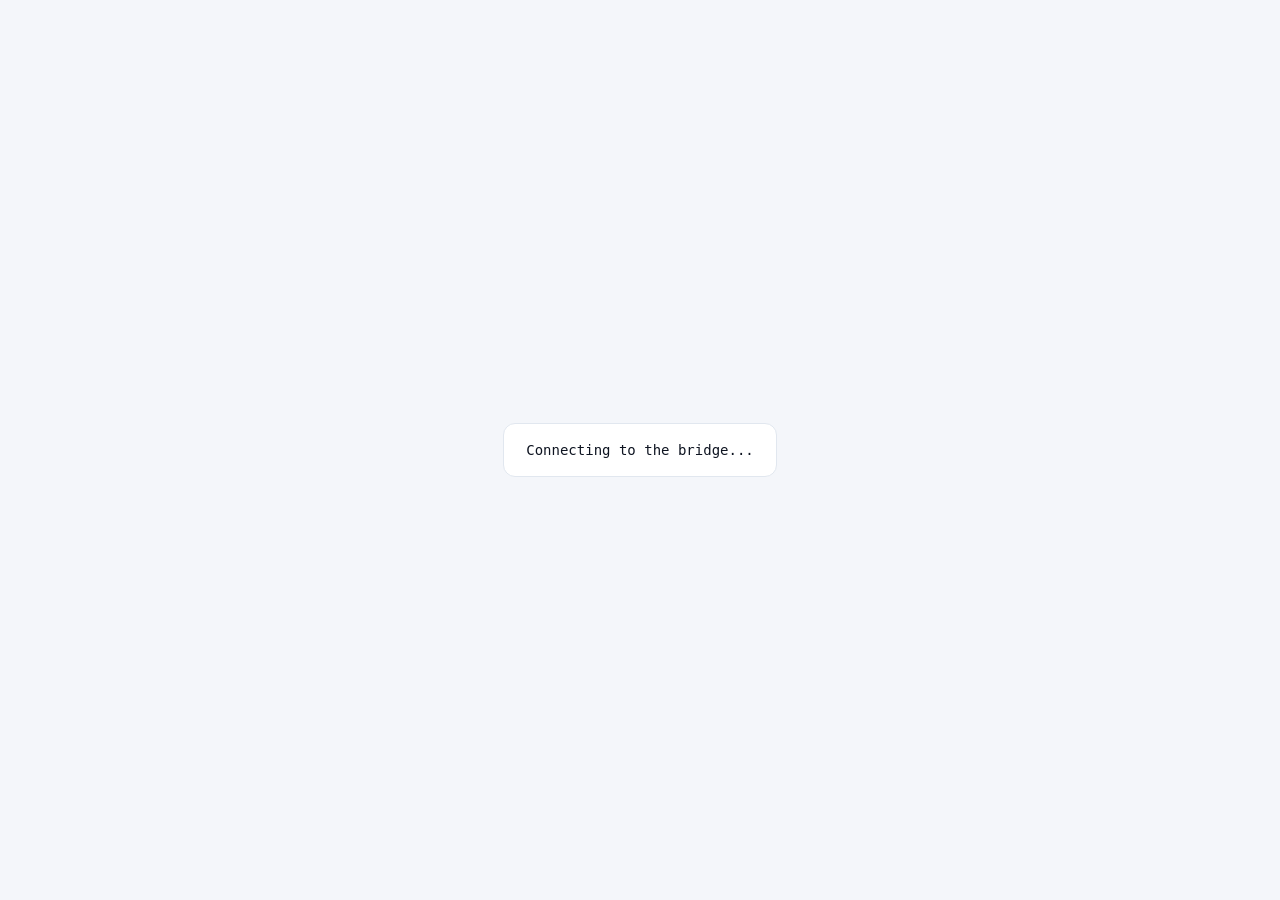
==== dig/ui/index.html @ c8a871ef "feat: web shell, bridge, state storage Replaces the v1 widget application with the v2 shell decided " ====
<!DOCTYPE html>
<html lang="en" data-theme="light">
<head>
<meta charset="UTF-8">
<meta name="viewport" content="width=device-width, initial-scale=1.0">
<title>Dig</title>
<style>
body{margin:0;height:100vh;display:flex;align-items:center;justify-content:center;background:#F4F6FA;color:#0E1421;font:14px system-ui,sans-serif}
pre{background:#fff;border:1px solid #E1E7EF;border-radius:12px;padding:18px 22px;max-width:70ch;overflow:auto}
</style>
</head>
<body>
<pre id="out">Connecting to the bridge...</pre>
<script src="qwebchannel.js"></script>
<script>
new QWebChannel(qt.webChannelTransport, function (channel) {
  var bridge = channel.objects.bridge;
  bridge.load(function (raw) {
    var opening = JSON.parse(raw);
    document.documentElement.setAttribute('data-theme', opening.theme);
    document.getElementById('out').textContent =
      'Dig ' + opening.version + '\n' +
      'bridge: connected\n' +
      'state: ' + (opening.state ? 'loaded' : 'none yet') + '\n' +
      'theme: ' + opening.theme + '\n' +
      'reduce motion: ' + opening.reduceMotion + '\n' +
      'data: ' + opening.dataPath + '\n' +
      (opening.notice ? 'notice: ' + opening.notice + '\n' : '') +
      '\nPhase 2 replaces this page with the prototype.';
    bridge.save(JSON.stringify(opening.state || { hello: 'dig v2', ui: {} }));
  });
});
</script>
</body>
</html>
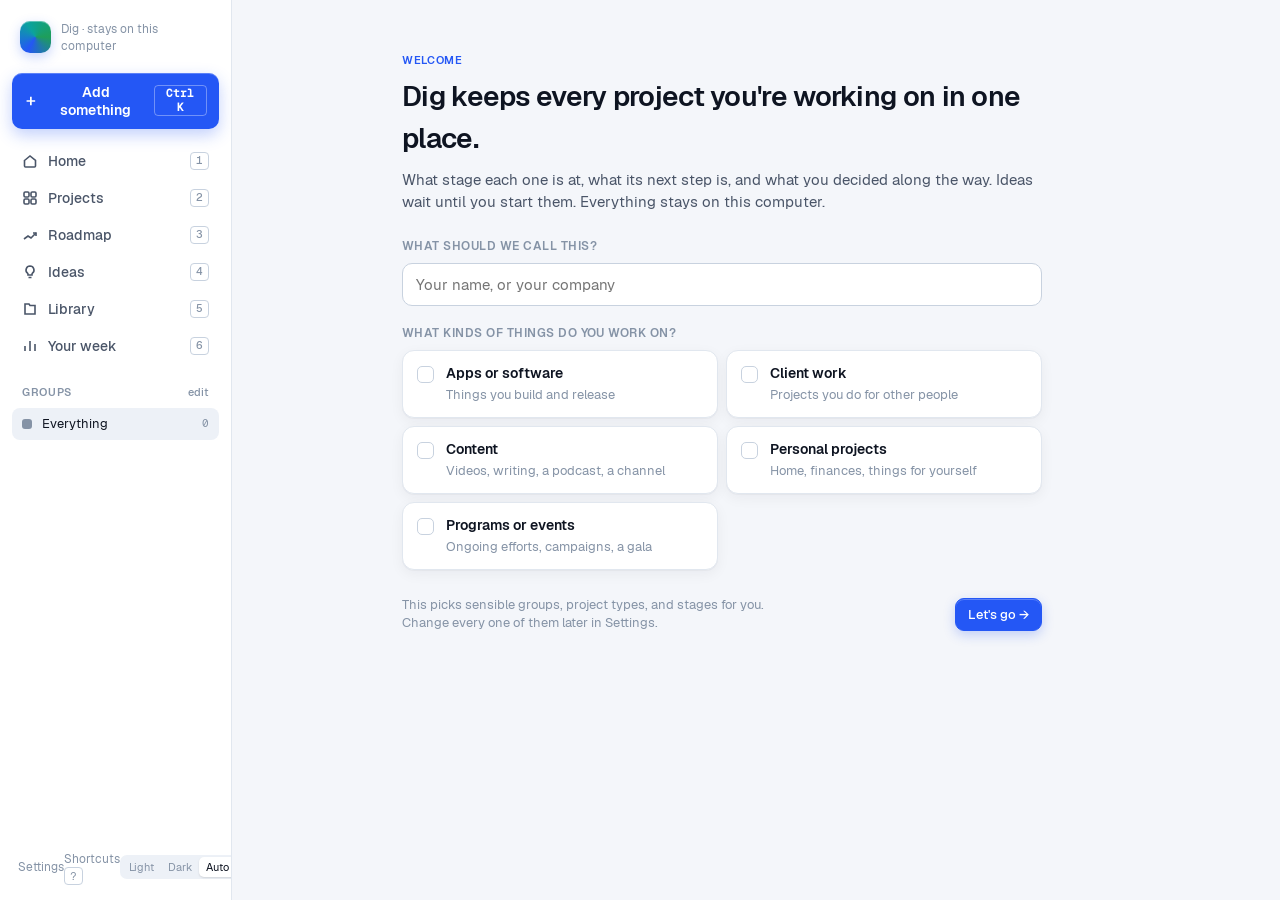
==== commit 725409f9: "feat: prototype ui integrated with persistent state The approved prototype is now the app's interfac" ====
--- a/dig/ui/index.html
+++ b/dig/ui/index.html
@@ -4,32 +4,11 @@
 <meta charset="UTF-8">
 <meta name="viewport" content="width=device-width, initial-scale=1.0">
 <title>Dig</title>
-<style>
-body{margin:0;height:100vh;display:flex;align-items:center;justify-content:center;background:#F4F6FA;color:#0E1421;font:14px system-ui,sans-serif}
-pre{background:#fff;border:1px solid #E1E7EF;border-radius:12px;padding:18px 22px;max-width:70ch;overflow:auto}
-</style>
+<link rel="stylesheet" href="app.css">
 </head>
 <body>
-<pre id="out">Connecting to the bridge...</pre>
+<div class="app" id="app"></div>
 <script src="qwebchannel.js"></script>
-<script>
-new QWebChannel(qt.webChannelTransport, function (channel) {
-  var bridge = channel.objects.bridge;
-  bridge.load(function (raw) {
-    var opening = JSON.parse(raw);
-    document.documentElement.setAttribute('data-theme', opening.theme);
-    document.getElementById('out').textContent =
-      'Dig ' + opening.version + '\n' +
-      'bridge: connected\n' +
-      'state: ' + (opening.state ? 'loaded' : 'none yet') + '\n' +
-      'theme: ' + opening.theme + '\n' +
-      'reduce motion: ' + opening.reduceMotion + '\n' +
-      'data: ' + opening.dataPath + '\n' +
-      (opening.notice ? 'notice: ' + opening.notice + '\n' : '') +
-      '\nPhase 2 replaces this page with the prototype.';
-    bridge.save(JSON.stringify(opening.state || { hello: 'dig v2', ui: {} }));
-  });
-});
-</script>
+<script src="app.js"></script>
 </body>
 </html>
--- a/dig/ui/app.css
+++ b/dig/ui/app.css
@@ -0,0 +1,341 @@
+/* Dig v2 interface styles.
+   Taken from the approved prototype at docs/handoff-v2/design/dig-prototype.html.
+   The only changes are the ones SPEC section 1 calls for: locally bundled fonts
+   in place of the Google Fonts link, the prototype bar and grid mode removed so
+   the app fills the window, a neutral base for file type chips the prototype
+   never produced, and a reduce-motion attribute the bridge sets from the
+   desktop's own setting. */
+
+@font-face{font-family:'Geist';src:url('fonts/Geist-Regular.woff2') format('woff2');font-weight:400;font-style:normal;font-display:block}
+@font-face{font-family:'Geist';src:url('fonts/Geist-Medium.woff2') format('woff2');font-weight:500;font-style:normal;font-display:block}
+@font-face{font-family:'Geist';src:url('fonts/Geist-SemiBold.woff2') format('woff2');font-weight:600;font-style:normal;font-display:block}
+@font-face{font-family:'Geist';src:url('fonts/Geist-Bold.woff2') format('woff2');font-weight:700;font-style:normal;font-display:block}
+@font-face{font-family:'Geist Mono';src:url('fonts/GeistMono-Regular.woff2') format('woff2');font-weight:400;font-style:normal;font-display:block}
+@font-face{font-family:'Geist Mono';src:url('fonts/GeistMono-Medium.woff2') format('woff2');font-weight:500;font-style:normal;font-display:block}
+
+:root[data-theme="light"]{--bg:#F4F6FA;--panel:#FFFFFF;--panel-2:#EDF1F7;--line:#E1E7EF;--line-2:#C8D2DF;--ink:#0E1421;--ink-2:#4A5568;--ink-3:#8593A6;
+ --blue:#2457F5;--blue-2:#1A45D6;--blue-soft:#E6EDFF;--teal:#0BA39E;--teal-soft:#DCF5F2;--green:#1E9E5A;--green-soft:#DDF4E7;--amber:#D9890B;--amber-soft:#FBF0D6;--coral:#E4573F;--coral-soft:#FCE6E1;--rose:#D14A7A;--rose-soft:#FBE3EC;--red:#D64545;
+ --hi:rgba(255,255,255,.7);--shadow:0 1px 1px rgba(14,20,33,.03),0 4px 14px rgba(14,20,33,.05);--shadow-2:0 2px 4px rgba(14,20,33,.05),0 14px 34px rgba(14,20,33,.10);--shadow-lg:0 30px 90px rgba(14,20,33,.22);--glow:0 0 0 3px rgba(36,87,245,.16)}
+:root[data-theme="dark"]{--bg:#0B0F16;--panel:#121823;--panel-2:#1A2231;--line:#202A3A;--line-2:#2E3B50;--ink:#E9EEF6;--ink-2:#9BA7BA;--ink-3:#5E6C82;
+ --blue:#5B9AFF;--blue-2:#7DB0FF;--blue-soft:#15274E;--teal:#2FD6C9;--teal-soft:#0E302E;--green:#4ADE80;--green-soft:#12301E;--amber:#F2B43E;--amber-soft:#3B2D10;--coral:#FF7A62;--coral-soft:#3D1F18;--rose:#F472A6;--rose-soft:#3A1A29;--red:#F07171;
+ --hi:rgba(255,255,255,.04);--shadow:0 1px 1px rgba(0,0,0,.4),0 4px 14px rgba(0,0,0,.35);--shadow-2:0 2px 4px rgba(0,0,0,.4),0 14px 34px rgba(0,0,0,.5);--shadow-lg:0 30px 90px rgba(0,0,0,.75);--glow:0 0 0 3px rgba(91,154,255,.22)}
+:root{--sans:'Geist',system-ui,sans-serif;--mono:'Geist Mono',ui-monospace,monospace;--t:180ms cubic-bezier(.2,.7,.2,1);--spring:320ms cubic-bezier(.34,1.56,.64,1)}
+*{margin:0;padding:0;box-sizing:border-box}html,body{height:100%}
+body{background:var(--bg);color:var(--ink);font-family:var(--sans);font-size:14px;line-height:1.5;-webkit-font-smoothing:antialiased;overflow:hidden;transition:background .3s ease,color .3s ease}
+a{color:inherit;text-decoration:none}button{font-family:inherit;cursor:pointer;color:inherit}input,select,textarea{font-family:inherit}
+kbd{font-family:var(--mono);font-size:10.5px;color:var(--ink-3);border:1px solid var(--line-2);border-radius:4px;padding:1px 5px;background:var(--panel);line-height:1.3}
+:focus-visible{outline:2px solid var(--blue);outline-offset:2px;border-radius:6px}
+
+.app{width:100%;height:100%;background:var(--bg);overflow:hidden;position:relative;display:grid;grid-template-columns:232px 1fr;transition:background .3s ease}
+
+/* ===== Sidebar ===== */
+.side{background:var(--panel);border-right:1px solid var(--line);padding:16px 12px;display:flex;flex-direction:column;gap:2px;overflow-y:auto;transition:background .3s ease}
+.who{display:flex;align-items:center;gap:10px;padding:4px 8px 16px}
+.who .av{width:32px;height:32px;border-radius:10px;background:conic-gradient(from 210deg,var(--blue),var(--teal),var(--green),var(--blue));box-shadow:inset 0 1px 0 rgba(255,255,255,.35),0 4px 12px rgba(36,87,245,.25);position:relative}
+.who .av::after{content:"";position:absolute;inset:3px;border-radius:7px;background:var(--panel);opacity:.0}
+.who .n{font-weight:600;font-size:14px;letter-spacing:-.01em}.who .s{font-size:11.5px;color:var(--ink-3)}
+.add-btn{display:flex;align-items:center;gap:8px;margin:0 0 12px;padding:10px 12px;border-radius:10px;background:var(--blue);color:#fff;font-weight:600;font-size:13.5px;border:none;width:100%;box-shadow:inset 0 1px 0 rgba(255,255,255,.25),0 6px 16px rgba(36,87,245,.28);transition:transform var(--t),background var(--t),box-shadow var(--t)}
+.add-btn:hover{background:var(--blue-2);transform:translateY(-1px);box-shadow:inset 0 1px 0 rgba(255,255,255,.25),0 10px 22px rgba(36,87,245,.32)}
+.add-btn:active{transform:scale(.98)}
+.add-btn kbd{margin-left:auto;color:#fff;border-color:rgba(255,255,255,.35);background:transparent}
+.nav{position:relative}
+.nav a{display:flex;align-items:center;gap:10px;padding:8px 10px;border-radius:9px;color:var(--ink-2);font-weight:500;transition:background var(--t),color var(--t),transform var(--t);cursor:pointer;position:relative}
+.nav a:hover{background:var(--panel-2);color:var(--ink)}.nav a:active{transform:scale(.99)}
+.nav a.on{background:var(--blue-soft);color:var(--blue)}
+.nav a.on::before{content:"";position:absolute;left:-12px;top:8px;bottom:8px;width:3px;border-radius:0 3px 3px 0;background:var(--blue);animation:grow .25s var(--spring)}
+@keyframes grow{from{transform:scaleY(0)}to{transform:scaleY(1)}}
+.nav a svg{width:16px;height:16px;flex-shrink:0;transition:transform var(--t)}.nav a:hover svg{transform:translateY(-1px)}
+.nav a .k{margin-left:auto}.nav a.on .k{color:var(--blue);border-color:transparent;background:transparent}
+.nav a .cnt{margin-left:auto;font-size:10.5px;font-weight:600;color:#fff;background:var(--coral);border-radius:999px;padding:1px 7px;animation:pop .3s var(--spring)}
+.sec-h{font-size:10.5px;font-weight:600;letter-spacing:.06em;text-transform:uppercase;color:var(--ink-3);padding:18px 10px 6px;display:flex;justify-content:space-between}
+.sec-h a{color:var(--ink-3);font-weight:500;text-transform:none;letter-spacing:0;cursor:pointer}.sec-h a:hover{color:var(--blue)}
+.groups a{display:flex;align-items:center;gap:10px;padding:6px 10px;border-radius:8px;color:var(--ink-2);font-size:13px;cursor:pointer;transition:background var(--t)}
+.groups a:hover,.groups a.on{background:var(--panel-2);color:var(--ink)}
+.groups i{width:10px;height:10px;border-radius:3px;flex-shrink:0;box-shadow:0 0 0 2px color-mix(in srgb,currentColor 0%,transparent);transition:transform var(--t)}
+.groups a:hover i{transform:scale(1.25)}
+.groups .c{margin-left:auto;font-family:var(--mono);font-size:10.5px;color:var(--ink-3)}.groups .lk{font-size:10px;color:var(--ink-3)}
+.side-foot{margin-top:auto;padding:10px 6px 0;display:flex;align-items:center;justify-content:space-between;font-size:11.5px;color:var(--ink-3)}
+.side-foot a{cursor:pointer}.side-foot a:hover{color:var(--blue)}
+.theme{display:flex;background:var(--panel-2);border-radius:7px;padding:2px;position:relative}
+.theme button{border:none;background:transparent;color:var(--ink-3);font-size:11px;padding:3px 7px;border-radius:5px;transition:all var(--t)}
+.theme button.on{background:var(--panel);color:var(--ink);box-shadow:0 1px 2px rgba(0,0,0,.12)}
+
+/* ===== Main ===== */
+.main{overflow-y:auto;position:relative;scroll-behavior:smooth}
+.view{padding:28px 36px 80px;max-width:980px;animation:fade .28s var(--t)}
+.view.wide{max-width:none}
+@keyframes fade{from{opacity:0;transform:translateY(6px)}to{opacity:1;transform:none}}
+.hd{display:flex;align-items:flex-end;gap:14px;margin-bottom:22px}
+.hd h1{font-size:24px;font-weight:600;letter-spacing:-.025em;line-height:1.15}
+.hd .sub{color:var(--ink-2);font-size:13.5px;margin-top:4px}.hd .sub b{color:var(--ink);font-weight:600}
+.hd .r{margin-left:auto;display:flex;gap:8px;align-items:center}
+.btn{border:1px solid var(--line-2);background:var(--panel);color:var(--ink);border-radius:9px;padding:7px 12px;font-size:13px;font-weight:500;display:inline-flex;align-items:center;gap:8px;box-shadow:inset 0 1px 0 var(--hi),0 1px 1px rgba(14,20,33,.04);transition:border-color var(--t),transform var(--t),background var(--t),box-shadow var(--t);white-space:nowrap}
+.btn:hover{border-color:var(--ink-3);transform:translateY(-1px);box-shadow:inset 0 1px 0 var(--hi),0 4px 10px rgba(14,20,33,.08)}
+.btn:active{transform:scale(.97)}
+.btn.p{background:var(--blue);border-color:var(--blue);color:#fff;box-shadow:inset 0 1px 0 rgba(255,255,255,.25),0 4px 12px rgba(36,87,245,.25)}.btn.p:hover{background:var(--blue-2)}
+.btn.sm{padding:4px 9px;font-size:12px;border-radius:7px}.btn.danger{color:var(--red)}.btn.ghost{border-color:transparent;box-shadow:none;background:transparent;color:var(--ink-2)}
+.btn.ghost:hover{background:var(--panel-2);box-shadow:none}
+.btn:disabled{opacity:.5;cursor:default;transform:none}
+.search{display:flex;align-items:center;gap:8px;border:1px solid var(--line-2);background:var(--panel);border-radius:9px;padding:7px 11px;color:var(--ink-3);font-size:13px;width:220px;cursor:text;box-shadow:inset 0 1px 0 var(--hi);transition:border-color var(--t)}
+.search:hover{border-color:var(--ink-3)}.search kbd{margin-left:auto}
+.box{background:var(--panel);border:1px solid var(--line);border-radius:12px;box-shadow:inset 0 1px 0 var(--hi),var(--shadow);overflow:hidden}
+.sec{margin-bottom:26px}
+.sec-t{display:flex;align-items:center;gap:10px;margin-bottom:8px}
+.sec-t h2{font-size:15px;font-weight:600;letter-spacing:-.01em;display:flex;align-items:center;gap:8px}
+.sec-t .ic{width:24px;height:24px;border-radius:7px;display:inline-flex;align-items:center;justify-content:center}
+.sec-t .ic svg{width:13px;height:13px}
+.sec-t .help{font-size:12.5px;color:var(--ink-3);font-weight:400}
+.sec-t .rt{margin-left:auto;font-size:12.5px;color:var(--blue);cursor:pointer}
+.row{display:flex;align-items:center;gap:12px;padding:11px 14px;border-bottom:1px solid var(--line);font-size:13.5px;animation:rowin .3s var(--t) both;transition:background var(--t),opacity var(--t),transform var(--t)}
+.row:nth-child(1){animation-delay:.02s}.row:nth-child(2){animation-delay:.05s}.row:nth-child(3){animation-delay:.08s}.row:nth-child(4){animation-delay:.11s}.row:nth-child(5){animation-delay:.14s}
+@keyframes rowin{from{opacity:0;transform:translateY(4px)}to{opacity:1;transform:none}}
+.row:last-child{border-bottom:none}.row.click{cursor:pointer}.row.click:hover{background:var(--panel-2)}
+.row.leave{opacity:0;transform:translateX(24px);height:0;padding:0;overflow:hidden}
+.row .grow{flex:1;min-width:0}
+.row .t{font-weight:500}.row .m{font-size:12px;color:var(--ink-3);margin-top:1px}.row .m b{color:var(--ink-2);font-weight:500}
+.row .acts{display:flex;gap:6px;opacity:.8;transition:opacity var(--t)}.row:hover .acts{opacity:1}
+.dotc{width:10px;height:10px;border-radius:3px;flex-shrink:0}
+.badge{display:inline-flex;align-items:center;gap:5px;font-size:11px;font-weight:600;padding:2px 8px;border-radius:999px;white-space:nowrap}
+.badge.w{background:var(--amber-soft);color:var(--amber)}.badge.s{background:var(--green-soft);color:var(--green)}.badge.g{background:var(--panel-2);color:var(--ink-2)}.badge.b{background:var(--coral-soft);color:var(--coral)}.badge.i{background:var(--teal-soft);color:var(--teal)}.badge.pk{background:var(--panel-2);color:var(--ink-3)}
+.badge.t-app{background:var(--blue-soft);color:var(--blue)}.badge.t-hw{background:var(--amber-soft);color:var(--amber)}.badge.t-eng{background:var(--rose-soft);color:var(--rose)}.badge.t-task{background:var(--panel-2);color:var(--ink-2)}.badge.t-x{background:var(--teal-soft);color:var(--teal)}
+.empty{padding:26px 16px;text-align:center;color:var(--ink-3);font-size:13px}
+.empty b{display:block;color:var(--ink-2);font-weight:600;margin-bottom:3px}
+.empty .gl{width:36px;height:36px;border-radius:10px;margin:0 auto 10px;display:flex;align-items:center;justify-content:center}
+.empty .gl svg{width:18px;height:18px}
+.hint-line{font-size:12.5px;color:var(--ink-3);margin-top:8px}
+
+/* Stage bar */
+.sbar{display:flex;gap:3px;align-items:center}
+.sbar i{flex:1;height:6px;border-radius:3px;background:var(--panel-2);transform-origin:left;animation:barin .5s var(--t) both}
+.sbar i:nth-child(2){animation-delay:.04s}.sbar i:nth-child(3){animation-delay:.08s}.sbar i:nth-child(4){animation-delay:.12s}.sbar i:nth-child(5){animation-delay:.16s}.sbar i:nth-child(6){animation-delay:.2s}.sbar i:nth-child(7){animation-delay:.24s}
+@keyframes barin{from{transform:scaleX(.2);opacity:.4}to{transform:scaleX(1);opacity:1}}
+.sbar i.d{background:var(--gc);opacity:.45}.sbar i.c{background:var(--gc);box-shadow:0 0 0 2px color-mix(in srgb,var(--gc) 22%,transparent)}
+.stage-line{font-size:12px;color:var(--ink-2);margin-top:7px;display:flex;justify-content:space-between;gap:8px}.stage-line b{color:var(--ink);font-weight:600}
+
+/* Project cards */
+.cards{display:grid;grid-template-columns:repeat(auto-fill,minmax(270px,1fr));gap:10px}
+.pc{background:var(--panel);border:1px solid var(--line);border-radius:12px;padding:14px 16px;box-shadow:inset 0 1px 0 var(--hi),var(--shadow);cursor:pointer;transition:transform var(--t),box-shadow var(--t),border-color var(--t);display:flex;flex-direction:column;gap:10px;position:relative;animation:rowin .3s var(--t) both}
+.pc::before{content:"";position:absolute;left:0;top:14px;bottom:14px;width:3px;border-radius:0 3px 3px 0;background:var(--gc);opacity:0;transition:opacity var(--t)}
+.pc:hover{border-color:var(--line-2);transform:translateY(-2px);box-shadow:inset 0 1px 0 var(--hi),var(--shadow-2)}.pc:hover::before{opacity:1}
+.pc .top{display:flex;justify-content:space-between;align-items:flex-start;gap:8px}
+.pc .t{font-weight:600;font-size:15px;letter-spacing:-.012em;line-height:1.2}
+.pc .nx{font-size:13px;color:var(--ink-2);border-top:1px solid var(--line);padding-top:9px}
+.pc .nx span{font-size:11px;font-weight:600;letter-spacing:.05em;text-transform:uppercase;color:var(--ink-3);display:block;margin-bottom:1px}.pc .nx span.w{color:var(--amber)}
+.pc .qa{display:flex;gap:6px;opacity:0;max-height:0;overflow:hidden;transition:all var(--t);transform:translateY(4px)}
+.pc:hover .qa{opacity:1;max-height:40px;transform:none}
+.pc.quiet{opacity:.65}.pc.parked{opacity:.55;border-style:dashed}
+.grp{margin-bottom:22px}
+.grp-h{display:flex;align-items:center;gap:10px;margin-bottom:9px}
+.grp-h .n{font-weight:600;font-size:15px;display:flex;align-items:center;gap:8px}
+.grp-h .c{font-size:12px;color:var(--ink-3)}.grp-h .lk{font-size:11px;color:var(--ink-3);border:1px solid var(--line-2);border-radius:999px;padding:1px 7px}
+.grp-h .add{margin-left:auto;font-size:12.5px;color:var(--ink-3);cursor:pointer}.grp-h .add:hover{color:var(--blue)}
+.chips{display:flex;gap:6px;flex-wrap:wrap;margin-bottom:16px;align-items:center}
+.chip{font-size:12.5px;padding:5px 11px;border-radius:999px;border:1px solid var(--line-2);color:var(--ink-2);cursor:pointer;display:flex;align-items:center;gap:6px;background:var(--panel);transition:all var(--t);user-select:none}
+.chip:hover{border-color:var(--ink-3);transform:translateY(-1px)}.chip:active{transform:scale(.97)}.chip.on{background:var(--ink);color:var(--bg);border-color:var(--ink)}
+.chip i{width:8px;height:8px;border-radius:2px}
+.chips .sp{flex:1}.chips select{font-size:12.5px;color:var(--ink-2);background:var(--panel);border:1px solid var(--line-2);border-radius:999px;padding:5px 10px}
+
+/* ===== Roadmap ===== */
+.rm-sum{display:grid;grid-template-columns:repeat(4,1fr);gap:10px;margin-bottom:18px}
+.rm-k{background:var(--panel);border:1px solid var(--line);border-radius:12px;padding:12px 14px;box-shadow:inset 0 1px 0 var(--hi),var(--shadow);display:flex;align-items:center;gap:12px;transition:transform var(--t)}
+.rm-k:hover{transform:translateY(-1px)}
+.rm-k .n{font-size:24px;font-weight:600;letter-spacing:-.03em;font-variant-numeric:tabular-nums}
+.rm-k .l{font-size:12px;color:var(--ink-3)}.rm-k .l b{display:block;color:var(--ink-2);font-weight:600;font-size:13px}
+.rm-k .sw{width:6px;height:36px;border-radius:3px}
+.horizons{display:grid;grid-template-columns:repeat(4,1fr);gap:12px;align-items:start}
+.hz{background:var(--panel-2);border-radius:14px;padding:10px;min-height:200px}
+.hz-h{display:flex;align-items:center;gap:8px;padding:4px 6px 10px}
+.hz-h .n{font-weight:600;font-size:14px}.hz-h .c{font-family:var(--mono);font-size:11px;color:var(--ink-3)}
+.hz-h .d{font-size:11.5px;color:var(--ink-3);margin-left:auto}
+.hz-h i{width:8px;height:8px;border-radius:50%}
+.rc{background:var(--panel);border:1px solid var(--line);border-radius:10px;padding:10px 12px;margin-bottom:8px;box-shadow:inset 0 1px 0 var(--hi),var(--shadow);cursor:pointer;transition:transform var(--t),box-shadow var(--t);animation:rowin .3s var(--t) both;position:relative}
+.rc:hover{transform:translateY(-2px);box-shadow:inset 0 1px 0 var(--hi),var(--shadow-2)}
+.rc .t{font-weight:600;font-size:13.5px;display:flex;align-items:center;gap:8px}
+.rc .m{font-size:12px;color:var(--ink-3);margin-top:3px}
+.rc .mv{display:flex;gap:4px;margin-top:8px;opacity:0;transition:opacity var(--t)}.rc:hover .mv{opacity:1}
+.rc .mv button{border:1px solid var(--line-2);background:var(--panel);border-radius:6px;padding:2px 7px;font-size:11px;color:var(--ink-2)}
+.rc .mv button:hover{border-color:var(--blue);color:var(--blue)}
+.rc .sb2{margin-top:8px}.rc .sb2 .sbar i{height:4px}
+.hz .empty{padding:16px 8px;font-size:12px}
+.grp-lbl{font-size:10.5px;font-weight:600;letter-spacing:.06em;text-transform:uppercase;color:var(--ink-3);padding:6px 6px 4px;display:flex;align-items:center;gap:6px}
+.grp-lbl i{width:8px;height:8px;border-radius:2px}
+
+/* Project timeline (per-project roadmap) */
+.tl{position:relative;padding-left:4px}
+.tl-s{display:grid;grid-template-columns:28px 1fr;gap:14px;padding-bottom:18px;position:relative}
+.tl-s::before{content:"";position:absolute;left:13px;top:28px;bottom:0;width:2px;background:var(--line)}
+.tl-s:last-child::before{display:none}
+.tl-s .nd{width:28px;height:28px;border-radius:50%;border:2px solid var(--line-2);background:var(--panel);display:flex;align-items:center;justify-content:center;font-family:var(--mono);font-size:10px;color:var(--ink-3);z-index:1;transition:transform var(--spring)}
+.tl-s.done .nd{background:var(--gc);border-color:var(--gc);color:#fff}
+.tl-s.cur .nd{border-color:var(--gc);color:var(--gc);font-weight:600;box-shadow:0 0 0 5px color-mix(in srgb,var(--gc) 16%,transparent);animation:pulse 2.4s ease-in-out infinite}
+@keyframes pulse{0%,100%{box-shadow:0 0 0 5px color-mix(in srgb,var(--gc) 16%,transparent)}50%{box-shadow:0 0 0 9px color-mix(in srgb,var(--gc) 8%,transparent)}}
+.tl-s .h{display:flex;align-items:baseline;gap:10px;padding-top:4px}
+.tl-s .h b{font-size:14.5px;font-weight:600}.tl-s .h span{font-size:12px;color:var(--ink-3)}
+.tl-s.done .h b{color:var(--ink-2)}.tl-s.future .h b{color:var(--ink-3)}
+.tl-s .bd{margin-top:6px;font-size:13px;color:var(--ink-2)}
+.tl-s .bd .it{display:flex;gap:8px;align-items:center;padding:3px 0;color:var(--ink-2)}
+.tl-s .bd .it.ok{color:var(--ink-3)}.tl-s .bd .it .ck{width:12px;height:12px;border-radius:4px;border:1.5px solid var(--line-2);flex-shrink:0}
+.tl-s .bd .it.ok .ck{background:var(--gc);border-color:var(--gc)}
+.tl-s .bd .rel{display:inline-flex;align-items:center;gap:6px;background:var(--green-soft);color:var(--green);border-radius:999px;padding:2px 9px;font-size:11.5px;font-weight:600;margin:4px 6px 0 0}
+
+/* Project page */
+.crumb{font-size:12.5px;color:var(--ink-3);margin-bottom:12px}.crumb a{cursor:pointer}.crumb a:hover{color:var(--blue)}
+.ph{display:flex;align-items:center;gap:14px;margin-bottom:18px}
+.ph .sq{width:44px;height:44px;border-radius:13px;background:var(--gc);box-shadow:inset 0 1px 0 rgba(255,255,255,.3),0 6px 16px color-mix(in srgb,var(--gc) 35%,transparent);display:flex;align-items:center;justify-content:center;color:#fff;font-weight:700;font-size:16px;letter-spacing:-.02em}
+.ph h1{font-size:24px;font-weight:600;letter-spacing:-.025em}
+.ph .m{color:var(--ink-3);font-size:12.5px;margin-top:3px;display:flex;gap:8px;flex-wrap:wrap;align-items:center}
+.ph .m a{color:var(--blue);cursor:pointer}.ph .r{margin-left:auto;display:flex;gap:8px}
+.stages{display:flex;gap:6px;margin-bottom:6px}
+.st{flex:1;padding:9px 10px;border-radius:9px;border:1px solid var(--line);background:var(--panel);font-size:12.5px;color:var(--ink-3);display:flex;flex-direction:column;gap:2px;cursor:pointer;transition:all var(--t)}
+.st:hover{transform:translateY(-1px)}
+.st b{font-weight:600;color:var(--ink-2)}.st small{font-size:11px}
+.st.done{background:color-mix(in srgb,var(--gc) 10%,var(--panel));border-color:color-mix(in srgb,var(--gc) 35%,var(--line))}.st.done b{color:var(--gc)}
+.st.cur{background:var(--gc);border-color:var(--gc);color:rgba(255,255,255,.85);box-shadow:inset 0 1px 0 rgba(255,255,255,.3),0 8px 22px color-mix(in srgb,var(--gc) 35%,transparent)}.st.cur b{color:#fff}
+.two{display:grid;grid-template-columns:1fr 300px;gap:22px;margin-top:22px}
+.rail>*+*{margin-top:20px}
+.check{display:flex;align-items:center;gap:10px;padding:10px 14px;border-bottom:1px solid var(--line);font-size:13.5px;cursor:pointer;transition:background var(--t)}
+.check:last-child{border-bottom:none}.check:hover{background:var(--panel-2)}
+.bx{width:17px;height:17px;border-radius:5px;border:1.5px solid var(--line-2);flex-shrink:0;position:relative;transition:all var(--t)}
+.check:hover .bx{border-color:var(--gc)}
+.check.ok .bx{background:var(--gc);border-color:var(--gc);animation:tick .35s var(--spring)}
+@keyframes tick{0%{transform:scale(.8)}60%{transform:scale(1.15)}100%{transform:scale(1)}}
+.check.ok .bx::after{content:"";position:absolute;left:5px;top:2px;width:4px;height:8px;border:2px solid #fff;border-top:none;border-left:none;transform:rotate(45deg)}
+.check.ok .t{color:var(--ink-3);text-decoration:line-through;text-decoration-color:var(--line-2)}.check .t{flex:1;transition:color var(--t)}
+.check .tg{font-size:11px;font-weight:600;color:var(--ink-3);padding:1px 7px;border-radius:999px;background:var(--panel-2)}
+.check .tg.bug{color:var(--coral);background:var(--coral-soft)}.check .tg.exp{color:var(--teal);background:var(--teal-soft)}
+.check .x{color:var(--ink-3);font-size:12px;opacity:0;padding:0 2px;transition:opacity var(--t)}.check:hover .x{opacity:1}.check .x:hover{color:var(--red)}
+.check.add{color:var(--ink-3)}.check.add .bx{border-style:dashed}.check.add input{flex:1;border:none;background:transparent;outline:none;font-size:13.5px;color:var(--ink)}
+.notes-ed{padding:12px 14px;font-size:13.5px;color:var(--ink-2);line-height:1.55;min-height:64px;outline:none;white-space:pre-wrap;transition:box-shadow var(--t)}
+.notes-ed:focus{color:var(--ink);box-shadow:var(--glow);border-radius:12px}
+.dec{padding:9px 14px;border-bottom:1px solid var(--line);font-size:13px;display:flex;gap:8px;align-items:baseline;animation:rowin .3s var(--t) both}
+.dec:last-child{border-bottom:none}.dec b{font-family:var(--mono);font-size:10.5px;color:var(--blue);font-weight:500;white-space:nowrap;background:var(--blue-soft);padding:1px 5px;border-radius:4px}
+.dec.sup{color:var(--ink-3)}.dec.sup span{text-decoration:line-through}.dec .sd{font-size:11px;color:var(--ink-3);margin-left:auto;white-space:nowrap}
+.file{display:flex;gap:10px;align-items:center;padding:9px 14px;border-bottom:1px solid var(--line);font-size:13px;transition:background var(--t)}
+.file:hover{background:var(--panel-2)}.file:last-child{border-bottom:none}
+.file .ic{font-family:var(--mono);font-size:9.5px;border-radius:5px;padding:4px 6px;min-width:36px;text-align:center;font-weight:500;color:var(--ink-2);background:var(--panel-2)}
+.file[onclick]{cursor:pointer}
+.file .ic.PDF{color:var(--coral);background:var(--coral-soft)}.file .ic.PNG,.file .ic.SVG{color:var(--teal);background:var(--teal-soft)}.file .ic.MD,.file .ic.HTML{color:var(--blue);background:var(--blue-soft)}.file .ic.ZIP{color:var(--amber);background:var(--amber-soft)}
+.file .m{font-size:11.5px;color:var(--ink-3)}
+.nextin{padding:10px 14px;display:flex;gap:10px;align-items:center}
+.nextin input{flex:1;border:none;background:transparent;font-size:14px;color:var(--ink);outline:none}
+.waitbar{padding:10px 14px;margin-bottom:14px;display:flex;gap:10px;align-items:center;border-color:var(--amber);background:color-mix(in srgb,var(--amber-soft) 50%,var(--panel))}
+.waitdot{width:8px;height:8px;border-radius:50%;background:var(--amber);flex-shrink:0;box-shadow:0 0 0 3px var(--amber-soft);animation:pulse2 2s ease-in-out infinite}
+@keyframes pulse2{0%,100%{box-shadow:0 0 0 3px var(--amber-soft)}50%{box-shadow:0 0 0 6px color-mix(in srgb,var(--amber) 12%,transparent)}}
+.people{display:flex;flex-wrap:wrap;gap:6px;padding:10px 14px}
+.pp{display:inline-flex;align-items:center;gap:7px;border:1px solid var(--line);border-radius:999px;padding:3px 10px 3px 4px;font-size:12.5px;background:var(--panel)}
+.pp .av{width:20px;height:20px;border-radius:50%;background:var(--blue-soft);color:var(--blue);font-size:10px;font-weight:600;display:flex;align-items:center;justify-content:center}
+.pp small{color:var(--ink-3)}
+.rel{display:flex;gap:10px;align-items:center;padding:9px 14px;border-bottom:1px solid var(--line);font-size:13px}
+.rel:last-child{border-bottom:none}.rel .v{font-family:var(--mono);font-size:11.5px;color:var(--green);background:var(--green-soft);padding:2px 7px;border-radius:5px;font-weight:500}
+.rel .m{font-size:11.5px;color:var(--ink-3);margin-left:auto;white-space:nowrap}
+.tabs{display:flex;gap:2px;background:var(--panel-2);border-radius:9px;padding:3px;margin-top:22px;width:max-content}
+.tabs button{border:none;background:transparent;color:var(--ink-2);font-size:12.5px;font-weight:500;padding:5px 12px;border-radius:7px;transition:all var(--t)}
+.tabs button.on{background:var(--panel);color:var(--ink);box-shadow:0 1px 2px rgba(0,0,0,.1)}
+
+/* Week */
+.sheet{background:var(--panel);border:1px solid var(--line);border-radius:14px;box-shadow:inset 0 1px 0 var(--hi),var(--shadow-2);padding:28px 34px;max-width:820px}
+.sheet .top{display:flex;justify-content:space-between;align-items:flex-start;margin-bottom:14px}
+.sheet .top .o{font-size:18px;font-weight:600;letter-spacing:-.02em}.sheet .top .w{font-size:12.5px;color:var(--ink-3);margin-top:2px}
+.kpis{display:grid;grid-template-columns:repeat(4,1fr);gap:10px;margin-bottom:12px}
+.kpi{background:var(--panel-2);border-radius:10px;padding:10px 12px;border-left:3px solid var(--kc)}.kpi .l{font-size:11.5px;color:var(--ink-3)}
+.kpi .v{font-size:22px;font-weight:600;letter-spacing:-.02em;margin-top:2px;color:var(--kc)}
+.sheet h4{font-size:11px;font-weight:600;letter-spacing:.05em;text-transform:uppercase;color:var(--ink-3);margin:16px 0 6px}
+.sheet li{list-style:none;padding:7px 0;border-bottom:1px solid var(--line);font-size:13.5px;display:flex;gap:10px;align-items:baseline}
+.sheet li i{width:8px;height:8px;border-radius:2px;flex-shrink:0;position:relative;top:1px}
+.sheet li .who{margin-left:auto;font-size:11.5px;color:var(--ink-3);white-space:nowrap}
+.sheet .ft{margin-top:18px;display:flex;justify-content:space-between;font-size:11.5px;color:var(--ink-3)}
+.sheet .none{color:var(--ink-3);font-size:13px;padding:6px 0}
+
+/* Ideas / Library */
+.grid3{display:grid;grid-template-columns:repeat(auto-fill,minmax(270px,1fr));gap:10px}
+.ic2{background:var(--panel);border:1px solid var(--line);border-radius:12px;padding:14px 16px;box-shadow:inset 0 1px 0 var(--hi),var(--shadow);transition:transform var(--t),box-shadow var(--t);animation:rowin .3s var(--t) both;position:relative;overflow:hidden}
+.ic2::after{content:"";position:absolute;right:-30px;top:-30px;width:80px;height:80px;border-radius:50%;background:var(--teal);opacity:.06}
+.ic2:hover{transform:translateY(-2px);box-shadow:inset 0 1px 0 var(--hi),var(--shadow-2)}
+.ic2 .t{font-weight:600;font-size:14.5px;line-height:1.25;letter-spacing:-.01em}.ic2 .d{font-size:13px;color:var(--ink-2);margin-top:4px}
+.ic2 .m{font-size:12px;color:var(--ink-3);margin-top:10px;display:flex;justify-content:space-between;align-items:center;gap:6px}
+.ic2 .m .bs{display:flex;gap:4px}
+.lib .row{align-items:flex-start}
+.lib .k{font-family:var(--mono);font-size:9.5px;border-radius:5px;padding:4px 0;text-align:center;width:38px;flex-shrink:0;margin-top:2px;font-weight:500}
+.lib .k.link{color:var(--blue);background:var(--blue-soft)}.lib .k.note{color:var(--amber);background:var(--amber-soft)}.lib .k.file{color:var(--teal);background:var(--teal-soft)}
+.lib .w{font-size:12px;color:var(--ink-3);white-space:nowrap;text-align:right}.lib .w a{display:block;color:var(--blue);cursor:pointer;font-size:11.5px}
+
+/* Settings */
+.set{max-width:800px}
+.set h2{font-size:15px;font-weight:600;margin:24px 0 4px;letter-spacing:-.01em}.set h2:first-child{margin-top:0}
+.set .hint{font-size:12.5px;color:var(--ink-3);margin-bottom:8px}
+.srow{display:flex;align-items:center;gap:10px;padding:9px 14px;border-bottom:1px solid var(--line);font-size:13.5px}
+.srow:last-child{border-bottom:none}
+.srow input[type=text]{border:1px solid transparent;background:transparent;font-size:13.5px;color:var(--ink);padding:3px 6px;border-radius:6px;min-width:160px;transition:all var(--t)}
+.srow input[type=text]:hover{border-color:var(--line-2)}.srow input[type=text]:focus{outline:none;border-color:var(--blue);background:var(--panel);box-shadow:var(--glow)}
+.srow input[type=color]{width:26px;height:26px;border:none;background:none;padding:0;cursor:pointer;border-radius:6px}
+.srow .sp{flex:1}
+.srow .tog{font-size:12px;color:var(--ink-3);cursor:pointer;border:1px solid var(--line-2);border-radius:999px;padding:2px 9px;transition:all var(--t)}.srow .tog.on{color:var(--amber);border-color:var(--amber);background:var(--amber-soft)}
+.srow .del{color:var(--ink-3);cursor:pointer;font-size:12px}.srow .del:hover{color:var(--red)}
+.srow .act{color:var(--blue);cursor:pointer;font-size:13px;font-weight:500}
+.stages-ed{display:flex;flex-wrap:wrap;gap:6px;padding:10px 14px}
+.stg-chip{display:flex;align-items:center;gap:6px;border:1px solid var(--line-2);border-radius:8px;padding:4px 8px;font-size:12.5px;background:var(--panel);transition:all var(--t)}
+.stg-chip:hover{border-color:var(--ink-3)}.stg-chip input{border:none;background:transparent;font-size:12.5px;color:var(--ink);width:92px;outline:none}
+.stg-chip .x{color:var(--ink-3);cursor:pointer}.stg-chip .x:hover{color:var(--red)}.stg-chip.add{border-style:dashed;color:var(--ink-3);cursor:pointer}
+.exp{padding:6px 14px 12px;font-size:13px}
+.exp .stg-name{font-weight:600;margin:10px 0 4px;font-size:12.5px;color:var(--ink-2)}
+.exp .e{display:flex;gap:8px;align-items:center;padding:3px 0;color:var(--ink-2)}
+.exp .e .x{color:var(--ink-3);cursor:pointer;font-size:11px}.exp .e .x:hover{color:var(--red)}
+.exp input{border:1px dashed var(--line-2);background:transparent;border-radius:6px;padding:4px 8px;font-size:12.5px;color:var(--ink);width:100%;outline:none;transition:all var(--t)}
+.exp input:focus{border-style:solid;border-color:var(--blue);box-shadow:var(--glow)}
+
+/* Setup */
+.setup{max-width:640px;margin:24px auto 0}
+.setup .eyebrow{font-size:11px;font-weight:600;letter-spacing:.06em;text-transform:uppercase;color:var(--blue)}
+.setup h1{font-size:28px;font-weight:600;letter-spacing:-.025em;margin-top:6px}
+.setup .lede{color:var(--ink-2);font-size:14.5px;margin:10px 0 24px;line-height:1.55}
+.setup label{display:block;font-size:12px;font-weight:600;letter-spacing:.04em;text-transform:uppercase;color:var(--ink-3);margin:18px 0 8px}
+.setup input[type=text]{width:100%;border:1px solid var(--line-2);background:var(--panel);border-radius:10px;padding:11px 13px;font-size:15px;color:var(--ink);outline:none;transition:all var(--t)}
+.setup input[type=text]:focus{border-color:var(--blue);box-shadow:var(--glow)}
+.pick{display:grid;grid-template-columns:1fr 1fr;gap:8px}
+.pk{display:flex;gap:12px;align-items:flex-start;padding:12px 14px;border:1px solid var(--line);border-radius:12px;background:var(--panel);cursor:pointer;box-shadow:inset 0 1px 0 var(--hi),var(--shadow);transition:all var(--t)}
+.pk:hover{transform:translateY(-1px);border-color:var(--line-2)}.pk.on{border-color:var(--blue);box-shadow:inset 0 1px 0 var(--hi),var(--glow)}
+.pk .bx{margin-top:3px}.pk.on .bx{background:var(--blue);border-color:var(--blue);animation:tick .35s var(--spring)}
+.pk.on .bx::after{content:"";position:absolute;left:5px;top:2px;width:4px;height:8px;border:2px solid #fff;border-top:none;border-left:none;transform:rotate(45deg)}
+.pk .h{font-weight:600;font-size:14px}.pk .p{color:var(--ink-3);font-size:12.5px;margin-top:2px}
+.setup-foot{display:flex;justify-content:space-between;align-items:center;margin-top:26px}.setup-foot .note{font-size:12.5px;color:var(--ink-3);max-width:44ch}
+
+/* Overlays */
+.overlay{position:absolute;inset:0;background:rgba(6,10,18,.38);display:none;align-items:flex-start;justify-content:center;padding-top:90px;z-index:30;animation:fadein .15s ease}
+@keyframes fadein{from{opacity:0}to{opacity:1}}
+.overlay.open{display:flex}
+.dlg{width:min(600px,92%);background:var(--panel);border:1px solid var(--line-2);border-radius:14px;box-shadow:var(--shadow-lg);overflow:hidden;animation:pop .22s var(--spring)}
+@keyframes pop{from{opacity:0;transform:translateY(-8px) scale(.98)}to{opacity:1;transform:none}}
+.dlg .dh2{padding:14px 18px 0;display:flex;justify-content:space-between;align-items:center}
+.dlg .dh2 h3{font-size:15px;font-weight:600}.dlg .dh2 .x{color:var(--ink-3);cursor:pointer;font-size:16px;transition:color var(--t)}.dlg .dh2 .x:hover{color:var(--ink)}
+.dlg .body{padding:14px 18px 16px}
+.dlg label{display:block;font-size:11px;font-weight:600;letter-spacing:.05em;text-transform:uppercase;color:var(--ink-3);margin:12px 0 5px}.dlg label:first-child{margin-top:0}
+.dlg input[type=text],.dlg select,.dlg textarea{width:100%;border:1px solid var(--line-2);background:var(--bg);border-radius:8px;padding:9px 11px;font-size:13.5px;color:var(--ink);outline:none;transition:all var(--t)}
+.dlg input[type=text]:focus,.dlg select:focus,.dlg textarea:focus{border-color:var(--blue);box-shadow:var(--glow)}
+.dlg .row2{display:grid;grid-template-columns:1fr 1fr;gap:10px}
+.dlg .foot{display:flex;justify-content:flex-end;gap:8px;padding:12px 18px;border-top:1px solid var(--line);background:var(--panel-2)}
+.dlg .foot .l{margin-right:auto;font-size:12px;color:var(--ink-3);align-self:center}
+.dlg .warn{background:var(--amber-soft);color:var(--amber);border-radius:8px;padding:10px 12px;font-size:13px;margin-top:12px}.dlg .warn ul{margin:4px 0 0 16px}
+.dlg .ok{background:var(--green-soft);color:var(--green);border-radius:8px;padding:10px 12px;font-size:13px;margin-top:12px}
+.dlg .helper{font-size:12.5px;color:var(--ink-3);margin-top:8px}
+.cap-in{width:100%;border:none;outline:none;background:transparent;font-size:18px;color:var(--ink);padding:18px 18px 10px}.cap-in::placeholder{color:var(--ink-3)}
+.types{display:flex;gap:6px;padding:0 18px 12px;flex-wrap:wrap}
+.ty{font-size:12.5px;padding:5px 11px;border-radius:999px;border:1px solid var(--line-2);color:var(--ink-2);cursor:pointer;background:var(--panel);transition:all var(--t)}
+.ty:hover{transform:translateY(-1px)}.ty.on{background:var(--blue);border-color:var(--blue);color:#fff;font-weight:600}.ty.auto{border-style:dashed}
+.cap-row{display:flex;gap:8px;align-items:center;padding:10px 12px;border-top:1px solid var(--line);background:var(--panel-2);font-size:12.5px;color:var(--ink-2)}
+.cap-row select{width:auto;font-size:12.5px;background:var(--panel);border:1px solid var(--line-2);border-radius:7px;padding:6px 8px;color:var(--ink)}
+.cap-row .hint{margin-left:auto;font-size:11.5px;color:var(--ink-3);display:flex;gap:10px;align-items:center}
+.pal-list{max-height:320px;overflow-y:auto;border-top:1px solid var(--line)}
+.pal-it{display:flex;gap:10px;align-items:center;padding:9px 18px;cursor:pointer;font-size:13.5px;transition:background var(--t)}
+.pal-it:hover,.pal-it.hl{background:var(--panel-2)}.pal-it .k{font-size:11px;color:var(--ink-3);width:60px}.pal-it .m{color:var(--ink-3);font-size:12px;margin-left:auto}
+.share-prev{background:var(--bg);border:1px solid var(--line);border-radius:10px;padding:18px 20px;font-size:13px}
+.share-prev .h{font-size:16px;font-weight:600;letter-spacing:-.02em}.share-prev .s{color:var(--ink-2);margin-top:4px}
+.share-prev .row3{display:grid;grid-template-columns:repeat(3,1fr);gap:8px;margin:12px 0}
+.share-prev .row3 div{background:var(--panel);border-radius:8px;padding:8px 10px}.share-prev .row3 b{display:block;font-size:16px}.share-prev .row3 small{color:var(--ink-3)}
+.keys{display:grid;grid-template-columns:1fr 1fr;gap:6px 20px;font-size:13px}
+.keys div{display:flex;justify-content:space-between;padding:6px 0;border-bottom:1px solid var(--line)}
+.toasts{position:absolute;right:18px;bottom:18px;display:flex;flex-direction:column;gap:8px;z-index:40}
+.toast{background:var(--ink);color:var(--bg);border-radius:10px;padding:10px 14px;font-size:13px;box-shadow:var(--shadow-2);animation:toastin .3s var(--spring);display:flex;gap:10px;align-items:center}
+@keyframes toastin{from{opacity:0;transform:translateY(12px) scale(.96)}to{opacity:1;transform:none}}
+.toast b{font-weight:600}.toast .u{color:var(--blue-2);cursor:pointer;font-weight:500}
+@media (prefers-reduced-motion: reduce){*{transition:none!important;animation:none!important}}
+:root[data-motion="reduce"] *{transition:none!important;animation:none!important}
